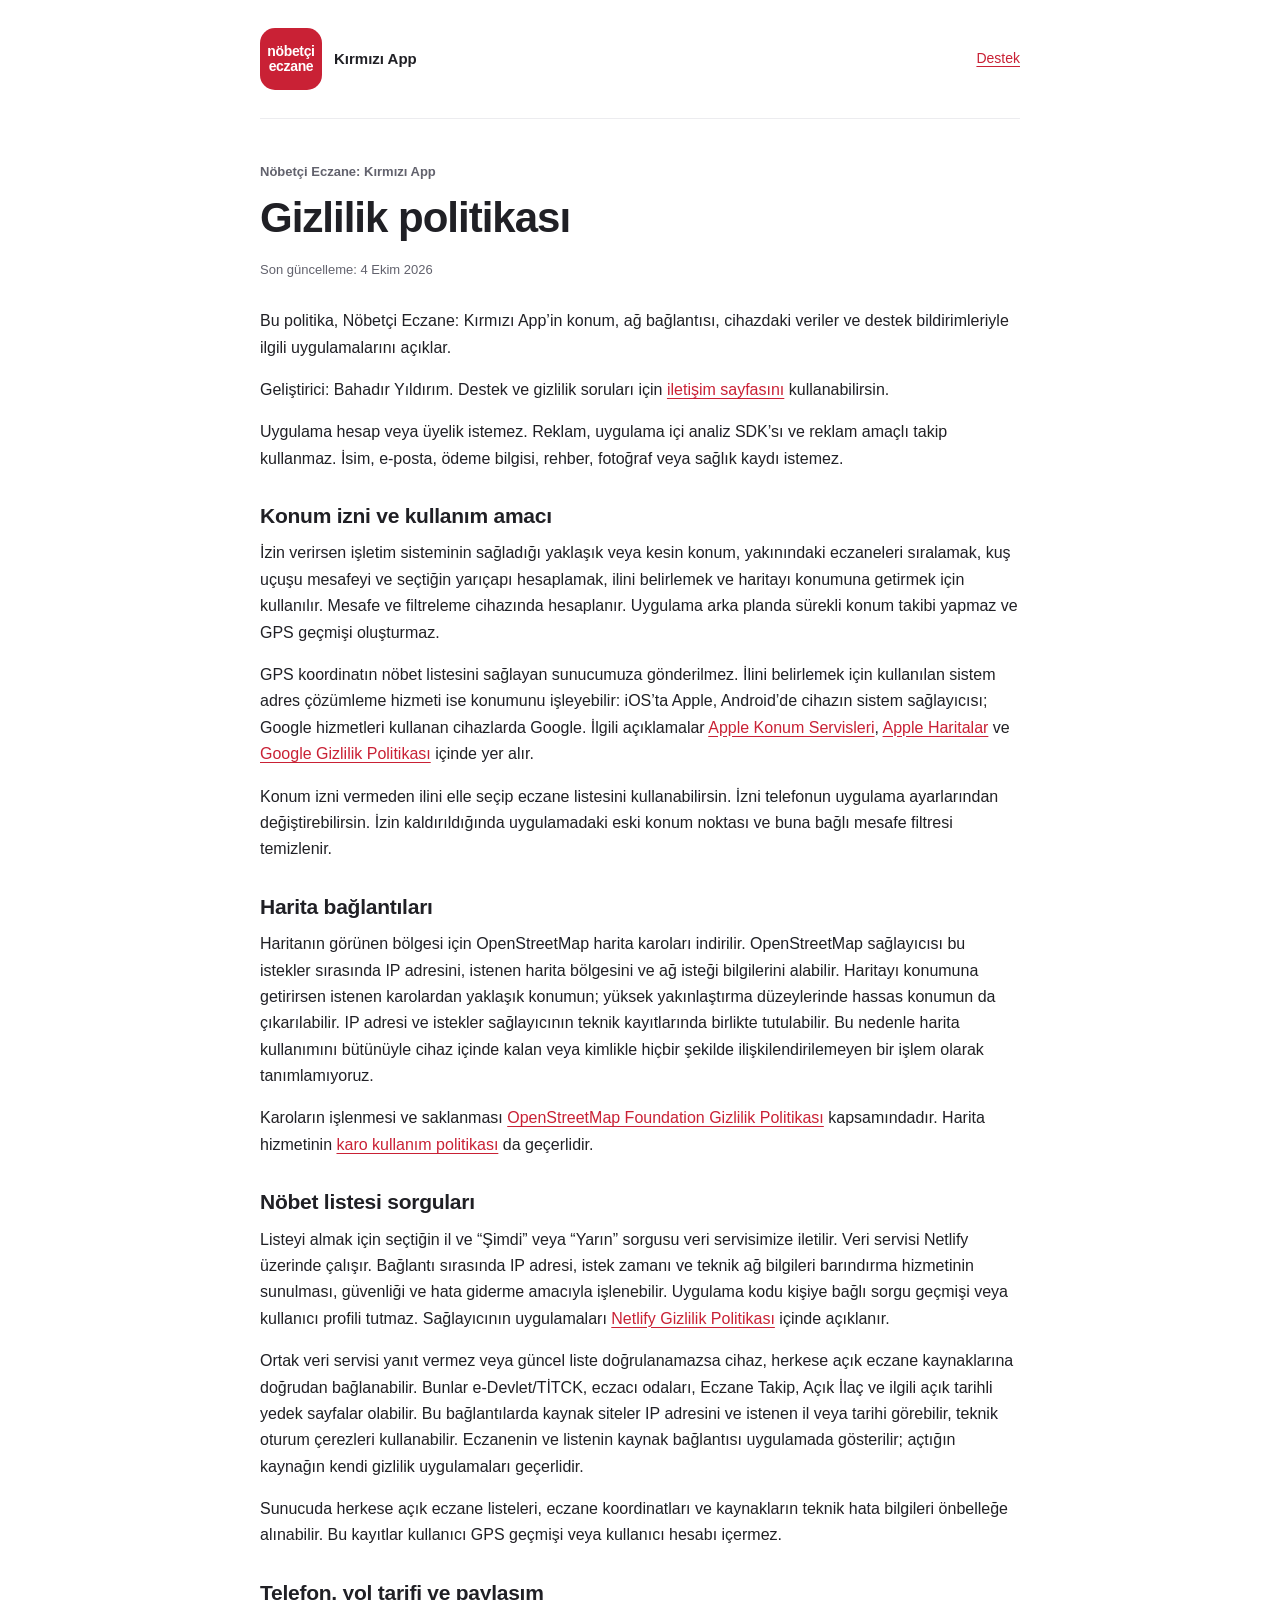
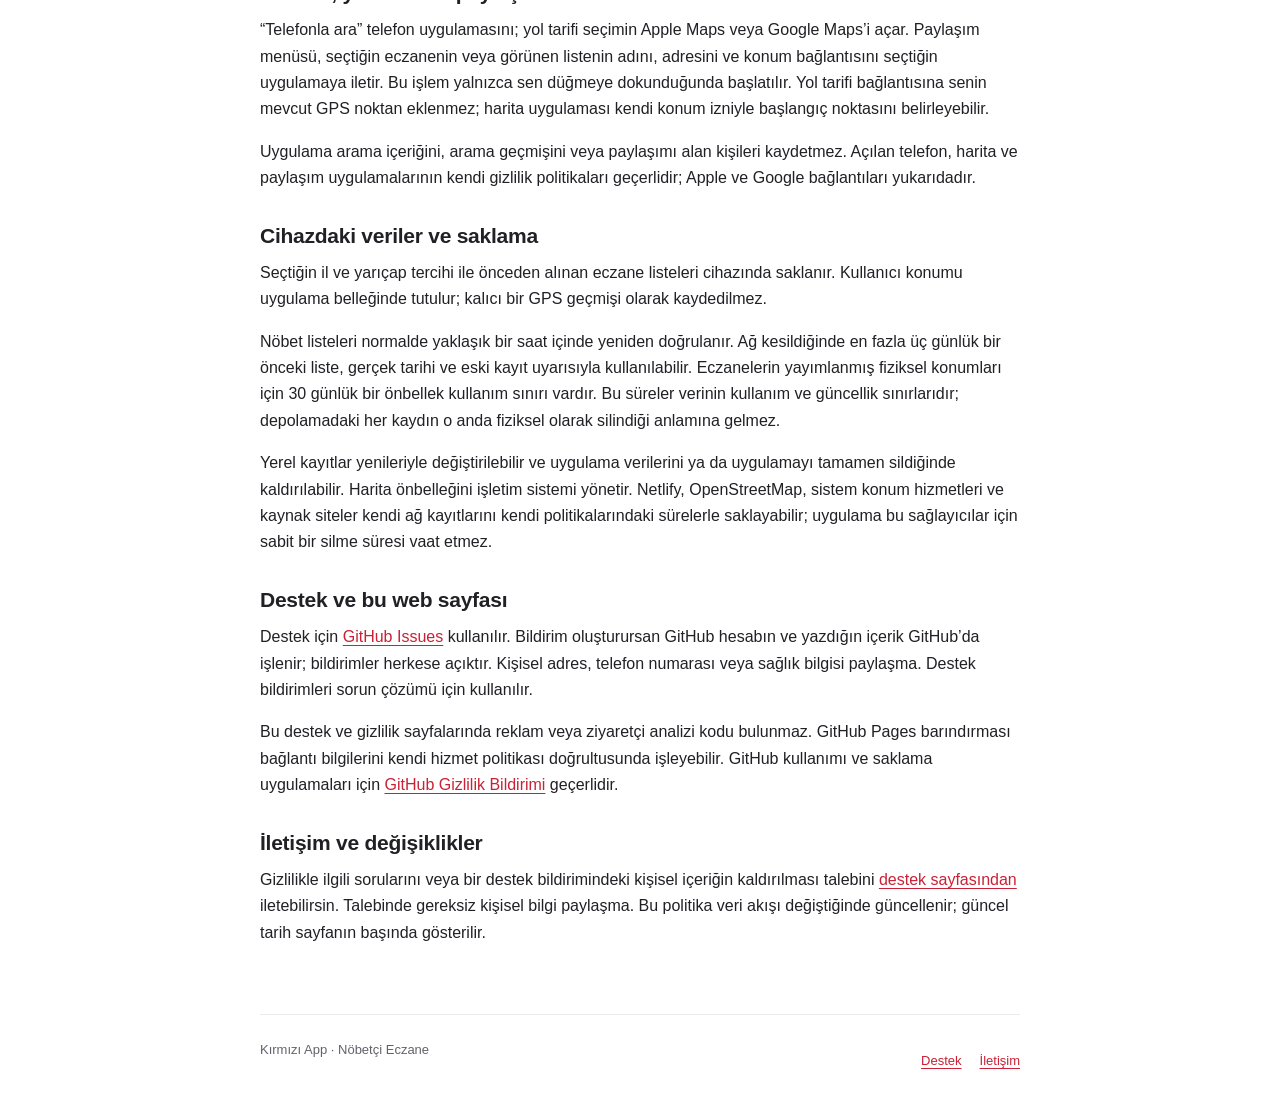
==== privacy.html @ fa4c5481 "Publish Kirmizi App support and privacy pages" ====
<!doctype html>
<html lang="tr">
<head>
  <meta charset="utf-8">
  <meta name="viewport" content="width=device-width, initial-scale=1">
  <meta name="description" content="Nöbetçi Eczane: Kırmızı App gizlilik politikası. Konum izni, harita, veri sorguları, yerel önbellek ve destek bilgileri.">
  <title>Gizlilik · Nöbetçi Eczane: Kırmızı App</title>
  <link rel="stylesheet" href="styles.css">
</head>
<body>
  <div class="page">
    <header class="top">
      <a class="brand" href="index.html" aria-label="Nöbetçi Eczane: Kırmızı App destek ana sayfası">
        <span class="brand-mark" aria-hidden="true"><span>nöbetçi</span><span>eczane</span></span>
        <span>Kırmızı App</span>
      </a>
      <nav aria-label="Sayfalar"><a href="index.html">Destek</a></nav>
    </header>
    <main>
      <p class="eyebrow">Nöbetçi Eczane: Kırmızı App</p>
      <h1>Gizlilik politikası</h1>
      <p class="updated">Son güncelleme: 4 Ekim 2026</p>
      <p>Bu politika, Nöbetçi Eczane: Kırmızı App’in konum, ağ bağlantısı, cihazdaki veriler ve destek bildirimleriyle ilgili uygulamalarını açıklar.</p>
      <p>Geliştirici: Bahadır Yıldırım. Destek ve gizlilik soruları için <a href="https://github.com/bahadiryl/kirmizi-app-support/issues">iletişim sayfasını</a> kullanabilirsin.</p>
      <p>Uygulama hesap veya üyelik istemez. Reklam, uygulama içi analiz SDK’sı ve reklam amaçlı takip kullanmaz. İsim, e-posta, ödeme bilgisi, rehber, fotoğraf veya sağlık kaydı istemez.</p>
      <h2>Konum izni ve kullanım amacı</h2>
      <p>İzin verirsen işletim sisteminin sağladığı yaklaşık veya kesin konum, yakınındaki eczaneleri sıralamak, kuş uçuşu mesafeyi ve seçtiğin yarıçapı hesaplamak, ilini belirlemek ve haritayı konumuna getirmek için kullanılır. Mesafe ve filtreleme cihazında hesaplanır. Uygulama arka planda sürekli konum takibi yapmaz ve GPS geçmişi oluşturmaz.</p>
      <p>GPS koordinatın nöbet listesini sağlayan sunucumuza gönderilmez. İlini belirlemek için kullanılan sistem adres çözümleme hizmeti ise konumunu işleyebilir: iOS’ta Apple, Android’de cihazın sistem sağlayıcısı; Google hizmetleri kullanan cihazlarda Google. İlgili açıklamalar <a href="https://www.apple.com/legal/privacy/data/en/location-services/">Apple Konum Servisleri</a>, <a href="https://www.apple.com/legal/privacy/data/en/apple-maps/">Apple Haritalar</a> ve <a href="https://policies.google.com/privacy?hl=tr">Google Gizlilik Politikası</a> içinde yer alır.</p>
      <p>Konum izni vermeden ilini elle seçip eczane listesini kullanabilirsin. İzni telefonun uygulama ayarlarından değiştirebilirsin. İzin kaldırıldığında uygulamadaki eski konum noktası ve buna bağlı mesafe filtresi temizlenir.</p>
      <h2>Harita bağlantıları</h2>
      <p>Haritanın görünen bölgesi için OpenStreetMap harita karoları indirilir. OpenStreetMap sağlayıcısı bu istekler sırasında IP adresini, istenen harita bölgesini ve ağ isteği bilgilerini alabilir. Haritayı konumuna getirirsen istenen karolardan yaklaşık konumun; yüksek yakınlaştırma düzeylerinde hassas konumun da çıkarılabilir. IP adresi ve istekler sağlayıcının teknik kayıtlarında birlikte tutulabilir. Bu nedenle harita kullanımını bütünüyle cihaz içinde kalan veya kimlikle hiçbir şekilde ilişkilendirilemeyen bir işlem olarak tanımlamıyoruz.</p>
      <p>Karoların işlenmesi ve saklanması <a href="https://osmfoundation.org/wiki/Privacy_Policy">OpenStreetMap Foundation Gizlilik Politikası</a> kapsamındadır. Harita hizmetinin <a href="https://operations.osmfoundation.org/policies/tiles/">karo kullanım politikası</a> da geçerlidir.</p>
      <h2>Nöbet listesi sorguları</h2>
      <p>Listeyi almak için seçtiğin il ve “Şimdi” veya “Yarın” sorgusu veri servisimize iletilir. Veri servisi Netlify üzerinde çalışır. Bağlantı sırasında IP adresi, istek zamanı ve teknik ağ bilgileri barındırma hizmetinin sunulması, güvenliği ve hata giderme amacıyla işlenebilir. Uygulama kodu kişiye bağlı sorgu geçmişi veya kullanıcı profili tutmaz. Sağlayıcının uygulamaları <a href="https://www.netlify.com/privacy/">Netlify Gizlilik Politikası</a> içinde açıklanır.</p>
      <p>Ortak veri servisi yanıt vermez veya güncel liste doğrulanamazsa cihaz, herkese açık eczane kaynaklarına doğrudan bağlanabilir. Bunlar e-Devlet/TİTCK, eczacı odaları, Eczane Takip, Açık İlaç ve ilgili açık tarihli yedek sayfalar olabilir. Bu bağlantılarda kaynak siteler IP adresini ve istenen il veya tarihi görebilir, teknik oturum çerezleri kullanabilir. Eczanenin ve listenin kaynak bağlantısı uygulamada gösterilir; açtığın kaynağın kendi gizlilik uygulamaları geçerlidir.</p>
      <p>Sunucuda herkese açık eczane listeleri, eczane koordinatları ve kaynakların teknik hata bilgileri önbelleğe alınabilir. Bu kayıtlar kullanıcı GPS geçmişi veya kullanıcı hesabı içermez.</p>
      <h2>Telefon, yol tarifi ve paylaşım</h2>
      <p>“Telefonla ara” telefon uygulamasını; yol tarifi seçimin Apple Maps veya Google Maps’i açar. Paylaşım menüsü, seçtiğin eczanenin veya görünen listenin adını, adresini ve konum bağlantısını seçtiğin uygulamaya iletir. Bu işlem yalnızca sen düğmeye dokunduğunda başlatılır. Yol tarifi bağlantısına senin mevcut GPS noktan eklenmez; harita uygulaması kendi konum izniyle başlangıç noktasını belirleyebilir.</p>
      <p>Uygulama arama içeriğini, arama geçmişini veya paylaşımı alan kişileri kaydetmez. Açılan telefon, harita ve paylaşım uygulamalarının kendi gizlilik politikaları geçerlidir; Apple ve Google bağlantıları yukarıdadır.</p>
      <h2>Cihazdaki veriler ve saklama</h2>
      <p>Seçtiğin il ve yarıçap tercihi ile önceden alınan eczane listeleri cihazında saklanır. Kullanıcı konumu uygulama belleğinde tutulur; kalıcı bir GPS geçmişi olarak kaydedilmez.</p>
      <p>Nöbet listeleri normalde yaklaşık bir saat içinde yeniden doğrulanır. Ağ kesildiğinde en fazla üç günlük bir önceki liste, gerçek tarihi ve eski kayıt uyarısıyla kullanılabilir. Eczanelerin yayımlanmış fiziksel konumları için 30 günlük bir önbellek kullanım sınırı vardır. Bu süreler verinin kullanım ve güncellik sınırlarıdır; depolamadaki her kaydın o anda fiziksel olarak silindiği anlamına gelmez.</p>
      <p>Yerel kayıtlar yenileriyle değiştirilebilir ve uygulama verilerini ya da uygulamayı tamamen sildiğinde kaldırılabilir. Harita önbelleğini işletim sistemi yönetir. Netlify, OpenStreetMap, sistem konum hizmetleri ve kaynak siteler kendi ağ kayıtlarını kendi politikalarındaki sürelerle saklayabilir; uygulama bu sağlayıcılar için sabit bir silme süresi vaat etmez.</p>
      <h2>Destek ve bu web sayfası</h2>
      <p>Destek için <a href="https://github.com/bahadiryl/kirmizi-app-support/issues">GitHub Issues</a> kullanılır. Bildirim oluşturursan GitHub hesabın ve yazdığın içerik GitHub’da işlenir; bildirimler herkese açıktır. Kişisel adres, telefon numarası veya sağlık bilgisi paylaşma. Destek bildirimleri sorun çözümü için kullanılır.</p>
      <p>Bu destek ve gizlilik sayfalarında reklam veya ziyaretçi analizi kodu bulunmaz. GitHub Pages barındırması bağlantı bilgilerini kendi hizmet politikası doğrultusunda işleyebilir. GitHub kullanımı ve saklama uygulamaları için <a href="https://docs.github.com/en/site-policy/privacy-policies/github-general-privacy-statement">GitHub Gizlilik Bildirimi</a> geçerlidir.</p>
      <h2>İletişim ve değişiklikler</h2>
      <p>Gizlilikle ilgili sorularını veya bir destek bildirimindeki kişisel içeriğin kaldırılması talebini <a href="https://github.com/bahadiryl/kirmizi-app-support/issues">destek sayfasından</a> iletebilirsin. Talebinde gereksiz kişisel bilgi paylaşma. Bu politika veri akışı değiştiğinde güncellenir; güncel tarih sayfanın başında gösterilir.</p>
    </main>
    <footer><span>Kırmızı App · Nöbetçi Eczane</span><nav aria-label="Alt sayfalar"><a href="index.html">Destek</a><a href="https://github.com/bahadiryl/kirmizi-app-support/issues">İletişim</a></nav></footer>
  </div>
</body>
</html>
---- styles.css ----
:root { color-scheme: light; --red: #c92135; --ink: #202025; --muted: #62626d; --line: #ececef; }
* { box-sizing: border-box; }
html { scroll-behavior: smooth; }
body { margin: 0; color: var(--ink); background: #fff; font-family: -apple-system, BlinkMacSystemFont, "Segoe UI", Arial, sans-serif; font-size: 16px; line-height: 1.65; }
a { color: var(--red); text-underline-offset: 3px; }
a:hover { text-decoration-thickness: 2px; }
a:focus-visible, summary:focus-visible { outline: 3px solid #c9213566; outline-offset: 5px; border-radius: 4px; }
.page { width: min(100% - 40px, 760px); margin: 0 auto; }
.top { display: flex; align-items: center; justify-content: space-between; gap: 24px; padding: 28px 0; border-bottom: 1px solid var(--line); }
.brand { display: flex; align-items: center; gap: 12px; color: var(--ink); text-decoration: none; font-size: 15px; font-weight: 650; }
.brand-mark { display: flex; flex-direction: column; justify-content: center; width: 62px; height: 62px; border-radius: 15px; background: var(--red); color: white; text-align: center; font-size: 14px; line-height: 1.08; font-weight: 750; letter-spacing: -.35px; }
.top nav { display: flex; align-items: center; gap: 18px; font-size: 14px; }
.top nav a { display: inline-flex; align-items: center; min-height: 44px; padding: 10px 0; }
main { padding: 42px 0 52px; }
.eyebrow { color: var(--muted); font-size: 13px; font-weight: 600; margin: 0 0 12px; }
h1 { margin: 0 0 16px; font-size: clamp(30px, 6vw, 42px); letter-spacing: -1px; line-height: 1.15; }
.wordmark { color: var(--red); font-size: clamp(44px, 10vw, 66px); font-weight: 800; line-height: 1.04; letter-spacing: -2px; }
.wordmark span { display: block; }
.lead { color: var(--muted); font-size: 19px; line-height: 1.55; margin: 20px 0 24px; max-width: 620px; }
.updated { font-size: 13px; color: var(--muted); margin-bottom: 28px; }
h2 { font-size: 21px; line-height: 1.35; letter-spacing: -.25px; margin: 30px 0 10px; }
p { margin: 10px 0 16px; }
ul, ol { margin: 12px 0 18px; padding-left: 24px; }
li { margin: 7px 0; }
.button { display: inline-flex; min-height: 46px; align-items: center; padding: 10px 18px; background: var(--red); color: white; border-radius: 12px; text-decoration: none; font-weight: 650; }
.button:hover { background: #ae1b2d; }
.note { border-left: 3px solid var(--red); padding: 4px 0 4px 16px; margin: 24px 0; color: #4b4b55; }
.small { color: var(--muted); font-size: 14px; }
.features { margin: 30px 0; padding: 20px 0; border-top: 1px solid var(--line); border-bottom: 1px solid var(--line); display: grid; grid-template-columns: 1fr 1fr; gap: 18px 28px; }
.features p { margin: 0; color: var(--muted); font-size: 15px; }
.features strong { display: block; color: var(--ink); margin-bottom: 4px; }
details { border-bottom: 1px solid var(--line); padding: 17px 0; }
summary { cursor: pointer; font-weight: 650; line-height: 1.45; min-height: 44px; padding: 10px 0; }
details p { margin: 12px 0 0; color: #53535e; }
.contact { margin-top: 38px; }
footer { border-top: 1px solid var(--line); padding: 24px 0 32px; font-size: 13px; color: var(--muted); display: flex; justify-content: space-between; flex-wrap: wrap; gap: 12px; }
footer nav { display: flex; gap: 18px; flex-wrap: wrap; }
footer nav a { display: inline-flex; align-items: center; min-height: 44px; }
@media (max-width: 480px) { .page { width: calc(100% - 32px); } .top { gap: 14px; padding: 20px 0; } .brand { gap: 9px; font-size: 14px; } .top nav { gap: 12px; } main { padding-top: 32px; } .lead { font-size: 18px; } .features { grid-template-columns: 1fr; gap: 17px; } }
@media (prefers-reduced-motion: reduce) { html { scroll-behavior: auto; } }
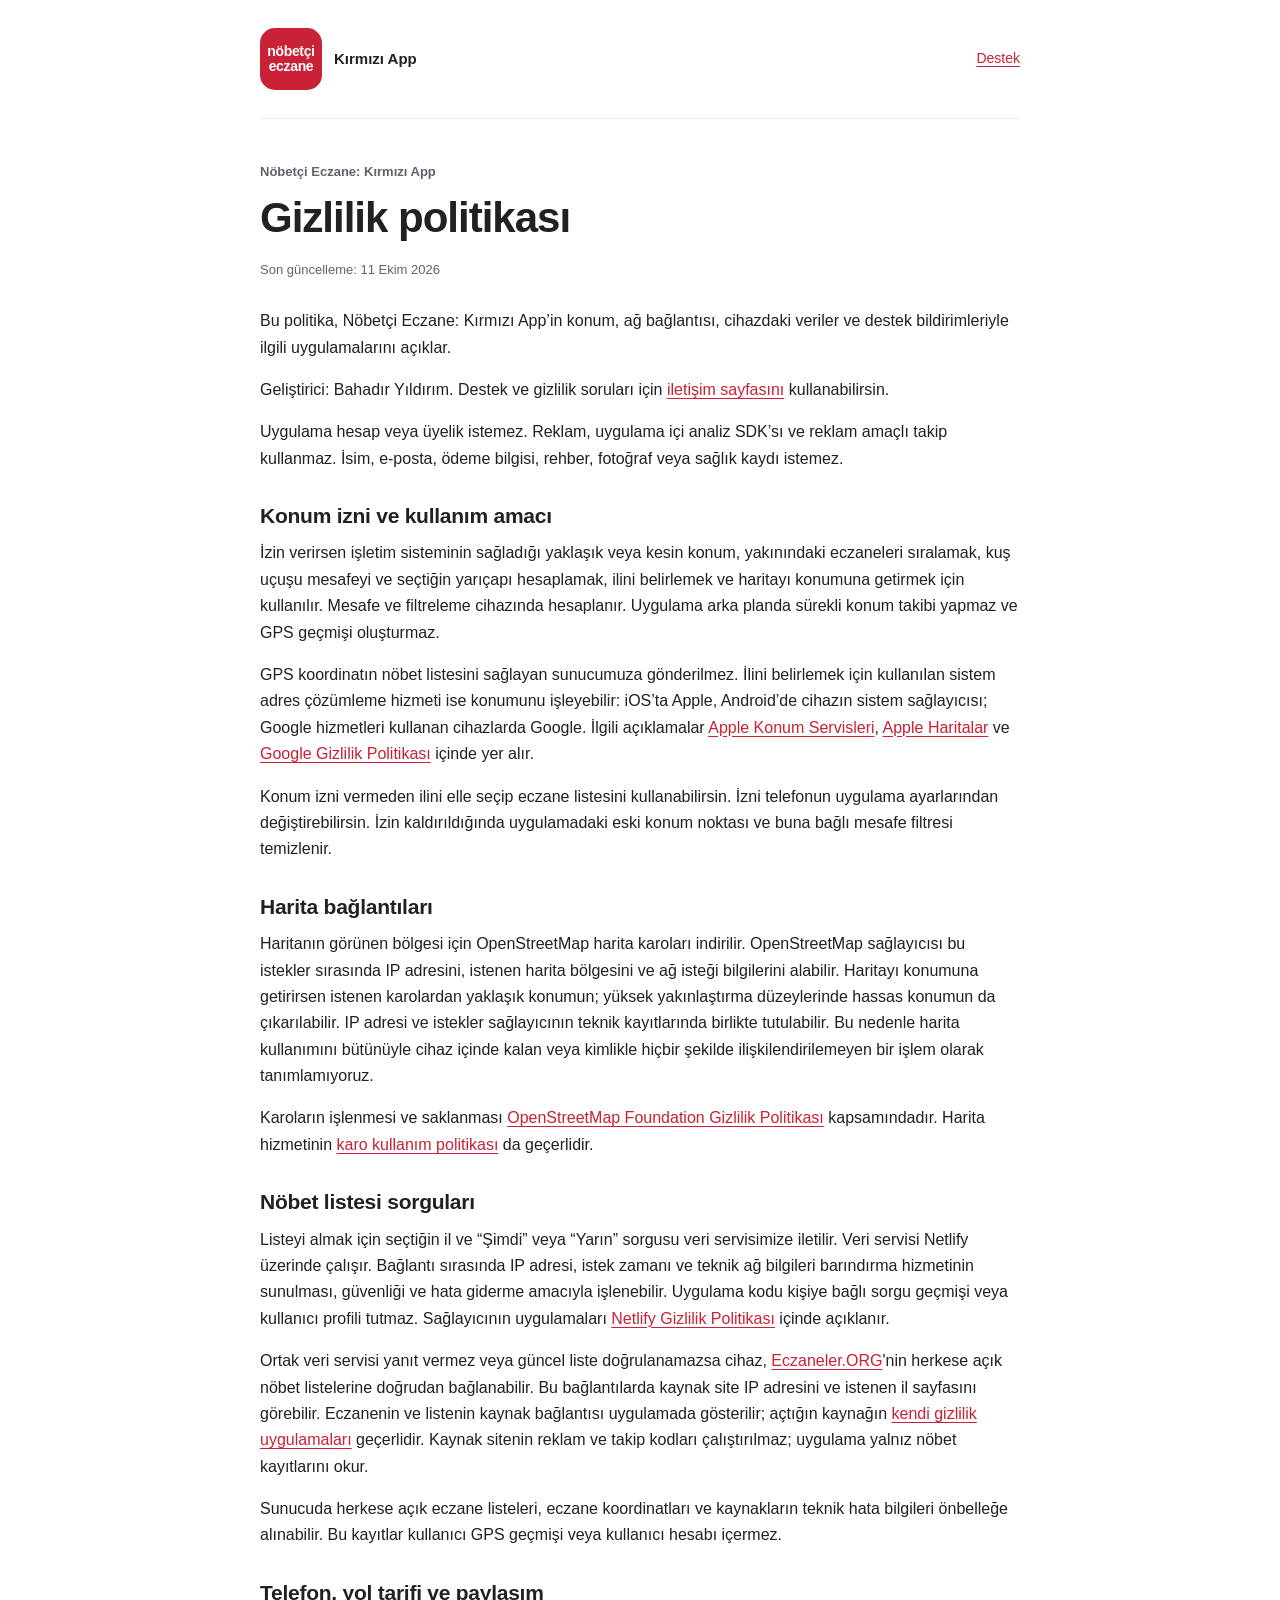
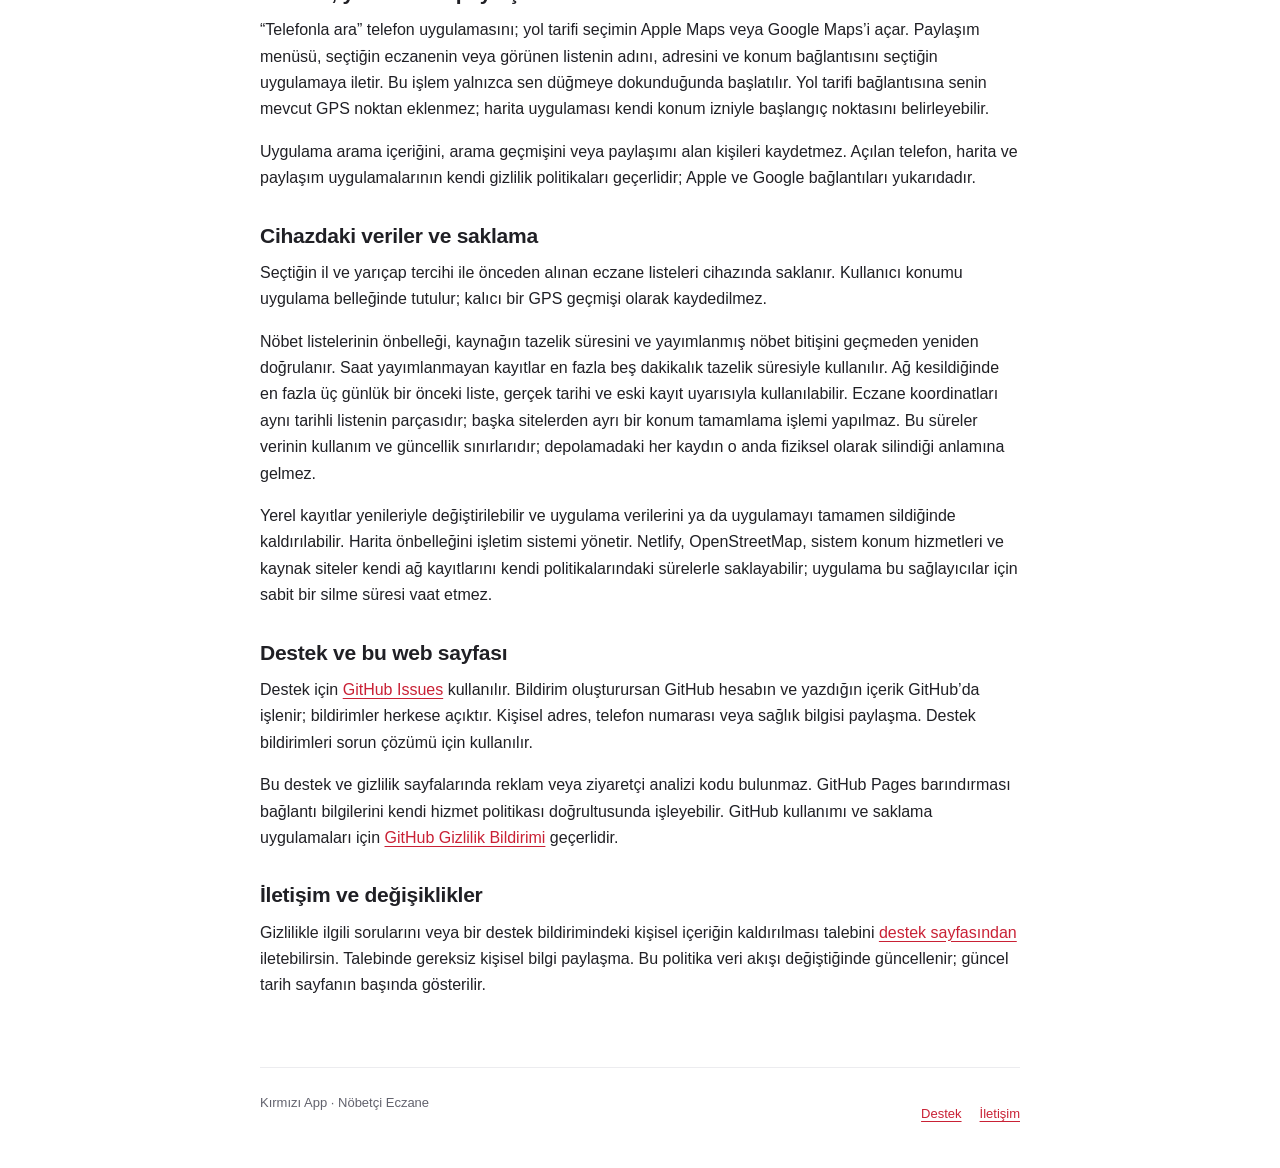
==== commit 0f901519: "Update privacy policy for licensed pharmacy data source" ====
--- a/privacy.html
+++ b/privacy.html
@@ -19,7 +19,7 @@
     <main>
       <p class="eyebrow">Nöbetçi Eczane: Kırmızı App</p>
       <h1>Gizlilik politikası</h1>
-      <p class="updated">Son güncelleme: 4 Ekim 2026</p>
+      <p class="updated">Son güncelleme: 11 Ekim 2026</p>
       <p>Bu politika, Nöbetçi Eczane: Kırmızı App’in konum, ağ bağlantısı, cihazdaki veriler ve destek bildirimleriyle ilgili uygulamalarını açıklar.</p>
       <p>Geliştirici: Bahadır Yıldırım. Destek ve gizlilik soruları için <a href="https://github.com/bahadiryl/kirmizi-app-support/issues">iletişim sayfasını</a> kullanabilirsin.</p>
       <p>Uygulama hesap veya üyelik istemez. Reklam, uygulama içi analiz SDK’sı ve reklam amaçlı takip kullanmaz. İsim, e-posta, ödeme bilgisi, rehber, fotoğraf veya sağlık kaydı istemez.</p>
@@ -32,14 +32,14 @@
       <p>Karoların işlenmesi ve saklanması <a href="https://osmfoundation.org/wiki/Privacy_Policy">OpenStreetMap Foundation Gizlilik Politikası</a> kapsamındadır. Harita hizmetinin <a href="https://operations.osmfoundation.org/policies/tiles/">karo kullanım politikası</a> da geçerlidir.</p>
       <h2>Nöbet listesi sorguları</h2>
       <p>Listeyi almak için seçtiğin il ve “Şimdi” veya “Yarın” sorgusu veri servisimize iletilir. Veri servisi Netlify üzerinde çalışır. Bağlantı sırasında IP adresi, istek zamanı ve teknik ağ bilgileri barındırma hizmetinin sunulması, güvenliği ve hata giderme amacıyla işlenebilir. Uygulama kodu kişiye bağlı sorgu geçmişi veya kullanıcı profili tutmaz. Sağlayıcının uygulamaları <a href="https://www.netlify.com/privacy/">Netlify Gizlilik Politikası</a> içinde açıklanır.</p>
-      <p>Ortak veri servisi yanıt vermez veya güncel liste doğrulanamazsa cihaz, herkese açık eczane kaynaklarına doğrudan bağlanabilir. Bunlar e-Devlet/TİTCK, eczacı odaları, Eczane Takip, Açık İlaç ve ilgili açık tarihli yedek sayfalar olabilir. Bu bağlantılarda kaynak siteler IP adresini ve istenen il veya tarihi görebilir, teknik oturum çerezleri kullanabilir. Eczanenin ve listenin kaynak bağlantısı uygulamada gösterilir; açtığın kaynağın kendi gizlilik uygulamaları geçerlidir.</p>
+      <p>Ortak veri servisi yanıt vermez veya güncel liste doğrulanamazsa cihaz, <a href="https://eczaneler.org/">Eczaneler.ORG</a>'nin herkese açık nöbet listelerine doğrudan bağlanabilir. Bu bağlantılarda kaynak site IP adresini ve istenen il sayfasını görebilir. Eczanenin ve listenin kaynak bağlantısı uygulamada gösterilir; açtığın kaynağın <a href="https://eczaneler.org/kurumsal/gizlilik-ve-cerez-politikasi">kendi gizlilik uygulamaları</a> geçerlidir. Kaynak sitenin reklam ve takip kodları çalıştırılmaz; uygulama yalnız nöbet kayıtlarını okur.</p>
       <p>Sunucuda herkese açık eczane listeleri, eczane koordinatları ve kaynakların teknik hata bilgileri önbelleğe alınabilir. Bu kayıtlar kullanıcı GPS geçmişi veya kullanıcı hesabı içermez.</p>
       <h2>Telefon, yol tarifi ve paylaşım</h2>
       <p>“Telefonla ara” telefon uygulamasını; yol tarifi seçimin Apple Maps veya Google Maps’i açar. Paylaşım menüsü, seçtiğin eczanenin veya görünen listenin adını, adresini ve konum bağlantısını seçtiğin uygulamaya iletir. Bu işlem yalnızca sen düğmeye dokunduğunda başlatılır. Yol tarifi bağlantısına senin mevcut GPS noktan eklenmez; harita uygulaması kendi konum izniyle başlangıç noktasını belirleyebilir.</p>
       <p>Uygulama arama içeriğini, arama geçmişini veya paylaşımı alan kişileri kaydetmez. Açılan telefon, harita ve paylaşım uygulamalarının kendi gizlilik politikaları geçerlidir; Apple ve Google bağlantıları yukarıdadır.</p>
       <h2>Cihazdaki veriler ve saklama</h2>
       <p>Seçtiğin il ve yarıçap tercihi ile önceden alınan eczane listeleri cihazında saklanır. Kullanıcı konumu uygulama belleğinde tutulur; kalıcı bir GPS geçmişi olarak kaydedilmez.</p>
-      <p>Nöbet listeleri normalde yaklaşık bir saat içinde yeniden doğrulanır. Ağ kesildiğinde en fazla üç günlük bir önceki liste, gerçek tarihi ve eski kayıt uyarısıyla kullanılabilir. Eczanelerin yayımlanmış fiziksel konumları için 30 günlük bir önbellek kullanım sınırı vardır. Bu süreler verinin kullanım ve güncellik sınırlarıdır; depolamadaki her kaydın o anda fiziksel olarak silindiği anlamına gelmez.</p>
+      <p>Nöbet listelerinin önbelleği, kaynağın tazelik süresini ve yayımlanmış nöbet bitişini geçmeden yeniden doğrulanır. Saat yayımlanmayan kayıtlar en fazla beş dakikalık tazelik süresiyle kullanılır. Ağ kesildiğinde en fazla üç günlük bir önceki liste, gerçek tarihi ve eski kayıt uyarısıyla kullanılabilir. Eczane koordinatları aynı tarihli listenin parçasıdır; başka sitelerden ayrı bir konum tamamlama işlemi yapılmaz. Bu süreler verinin kullanım ve güncellik sınırlarıdır; depolamadaki her kaydın o anda fiziksel olarak silindiği anlamına gelmez.</p>
       <p>Yerel kayıtlar yenileriyle değiştirilebilir ve uygulama verilerini ya da uygulamayı tamamen sildiğinde kaldırılabilir. Harita önbelleğini işletim sistemi yönetir. Netlify, OpenStreetMap, sistem konum hizmetleri ve kaynak siteler kendi ağ kayıtlarını kendi politikalarındaki sürelerle saklayabilir; uygulama bu sağlayıcılar için sabit bir silme süresi vaat etmez.</p>
       <h2>Destek ve bu web sayfası</h2>
       <p>Destek için <a href="https://github.com/bahadiryl/kirmizi-app-support/issues">GitHub Issues</a> kullanılır. Bildirim oluşturursan GitHub hesabın ve yazdığın içerik GitHub’da işlenir; bildirimler herkese açıktır. Kişisel adres, telefon numarası veya sağlık bilgisi paylaşma. Destek bildirimleri sorun çözümü için kullanılır.</p>
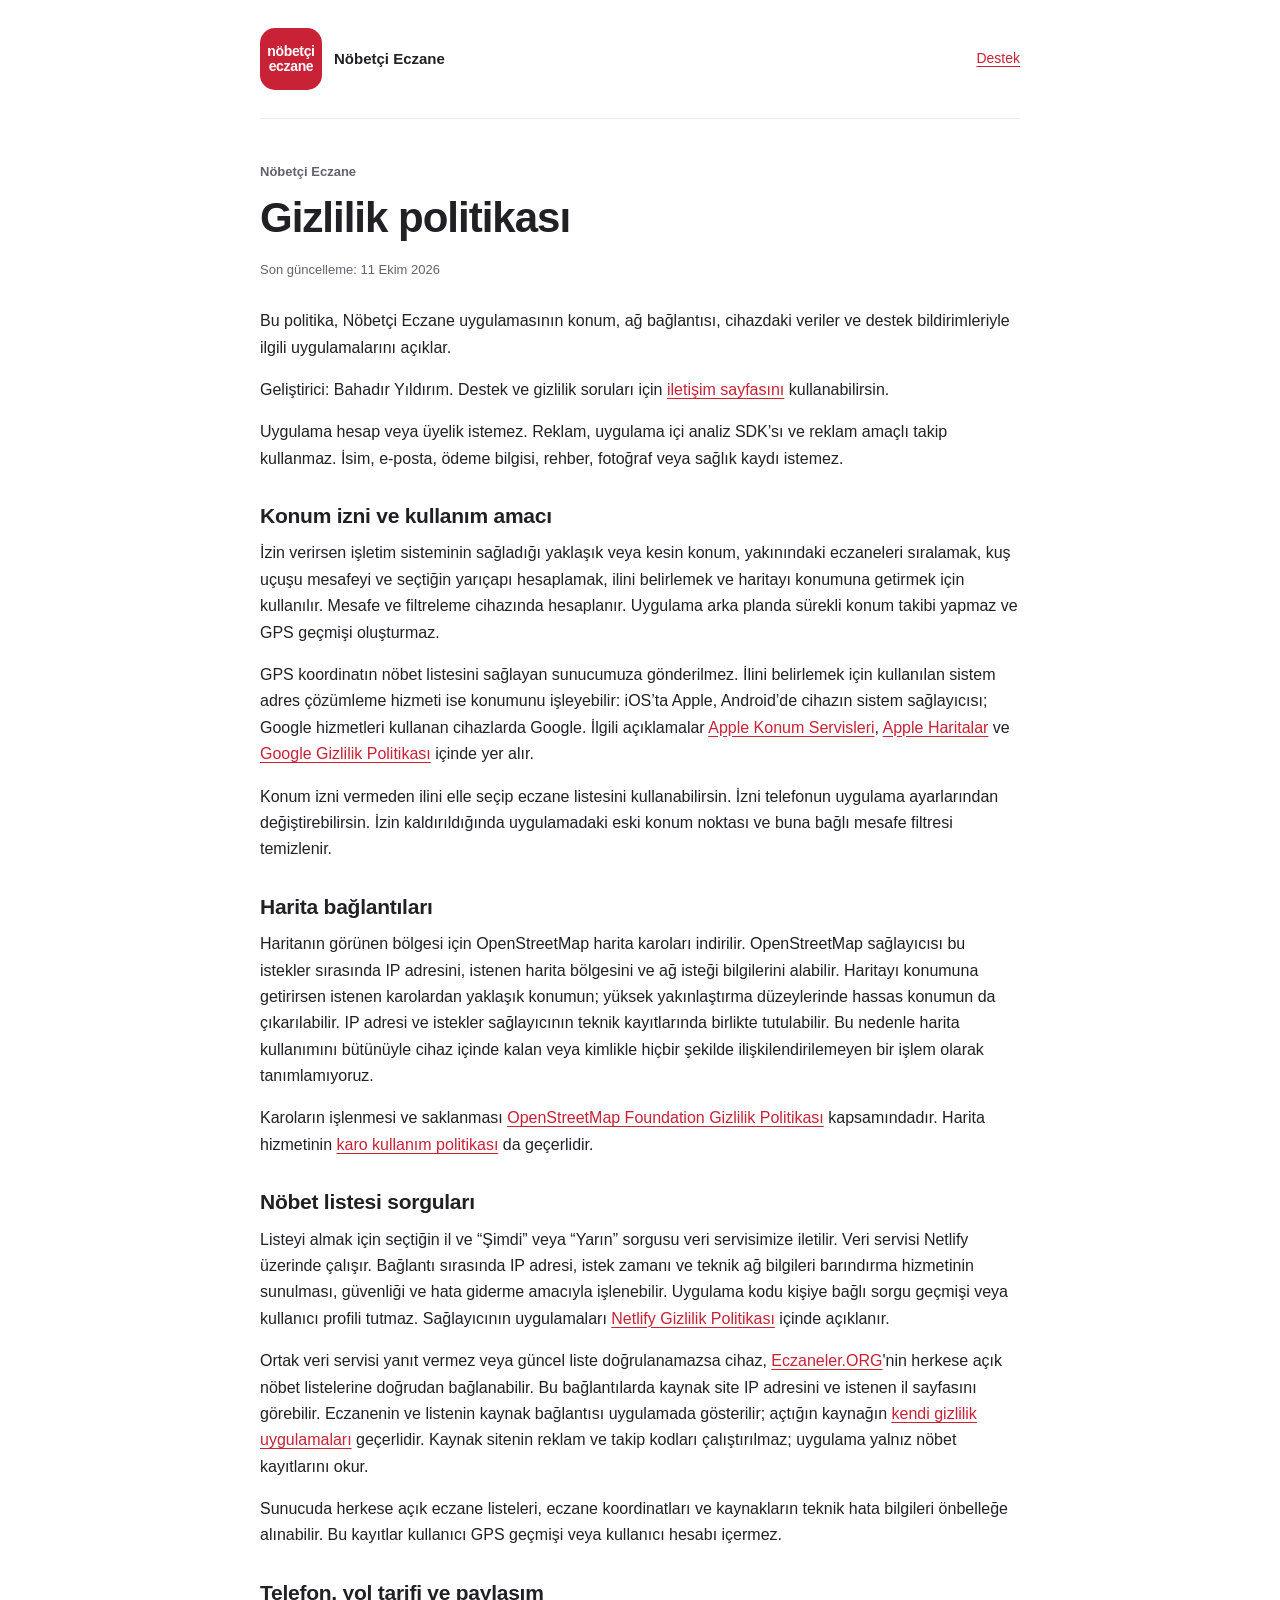
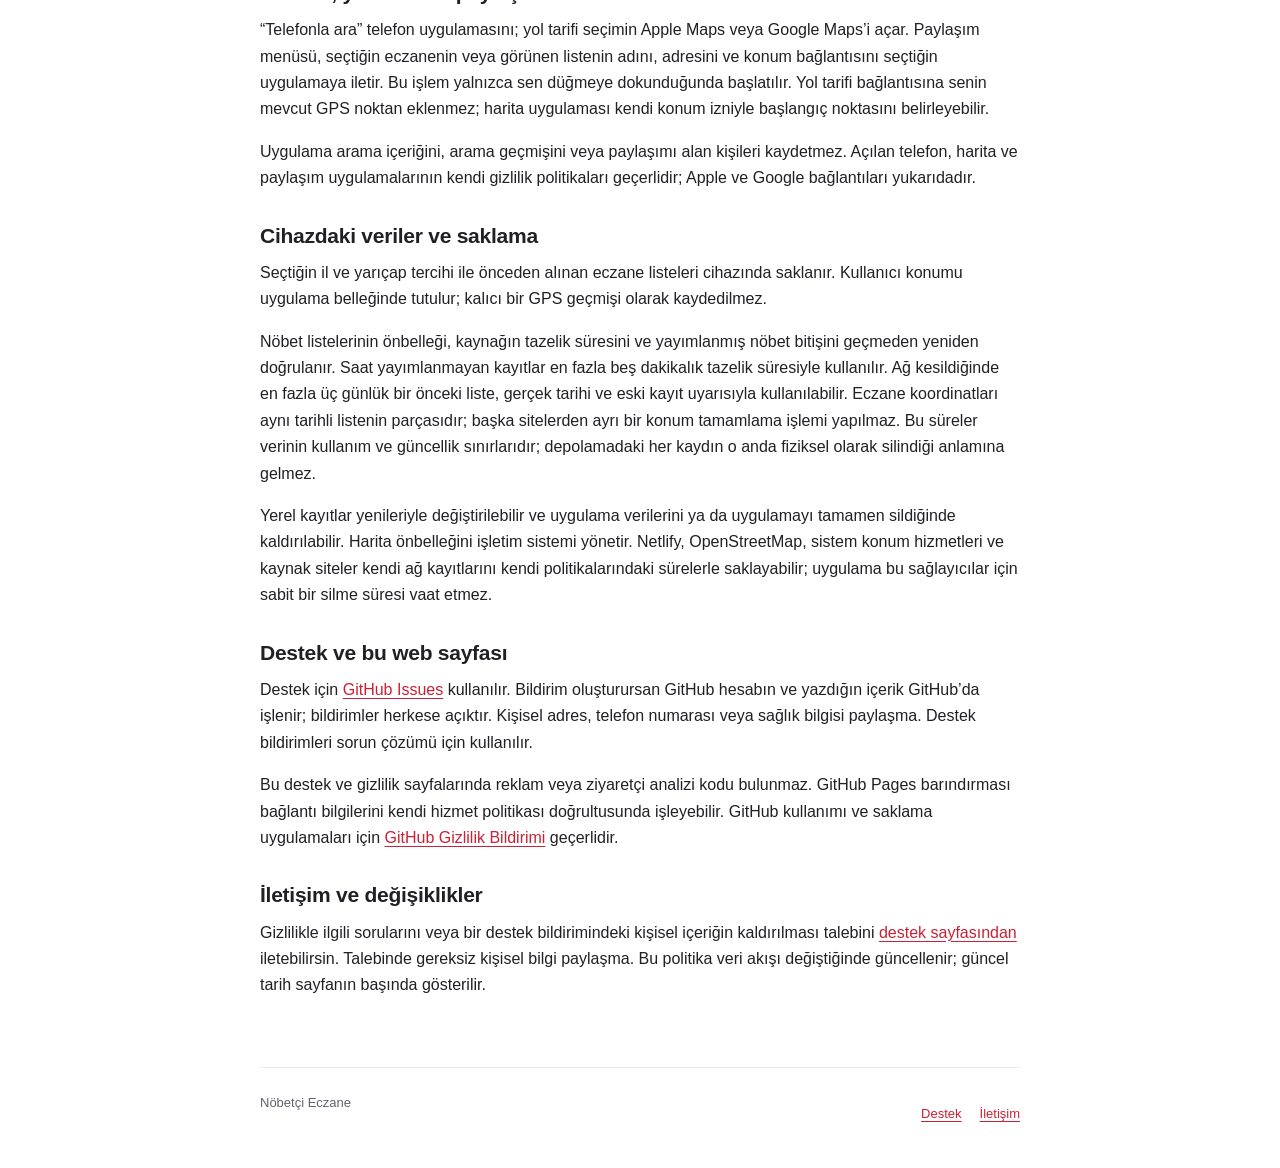
==== commit c6cab6bb: "Use Nöbetçi Eczane branding on support pages" ====
--- a/privacy.html
+++ b/privacy.html
@@ -3,24 +3,24 @@
 <head>
   <meta charset="utf-8">
   <meta name="viewport" content="width=device-width, initial-scale=1">
-  <meta name="description" content="Nöbetçi Eczane: Kırmızı App gizlilik politikası. Konum izni, harita, veri sorguları, yerel önbellek ve destek bilgileri.">
-  <title>Gizlilik · Nöbetçi Eczane: Kırmızı App</title>
+  <meta name="description" content="Nöbetçi Eczane gizlilik politikası. Konum izni, harita, veri sorguları, yerel önbellek ve destek bilgileri.">
+  <title>Gizlilik · Nöbetçi Eczane</title>
   <link rel="stylesheet" href="styles.css">
 </head>
 <body>
   <div class="page">
     <header class="top">
-      <a class="brand" href="index.html" aria-label="Nöbetçi Eczane: Kırmızı App destek ana sayfası">
+      <a class="brand" href="index.html" aria-label="Nöbetçi Eczane destek ana sayfası">
         <span class="brand-mark" aria-hidden="true"><span>nöbetçi</span><span>eczane</span></span>
-        <span>Kırmızı App</span>
+        <span>Nöbetçi Eczane</span>
       </a>
       <nav aria-label="Sayfalar"><a href="index.html">Destek</a></nav>
     </header>
     <main>
-      <p class="eyebrow">Nöbetçi Eczane: Kırmızı App</p>
+      <p class="eyebrow">Nöbetçi Eczane</p>
       <h1>Gizlilik politikası</h1>
       <p class="updated">Son güncelleme: 11 Ekim 2026</p>
-      <p>Bu politika, Nöbetçi Eczane: Kırmızı App’in konum, ağ bağlantısı, cihazdaki veriler ve destek bildirimleriyle ilgili uygulamalarını açıklar.</p>
+      <p>Bu politika, Nöbetçi Eczane uygulamasının konum, ağ bağlantısı, cihazdaki veriler ve destek bildirimleriyle ilgili uygulamalarını açıklar.</p>
       <p>Geliştirici: Bahadır Yıldırım. Destek ve gizlilik soruları için <a href="https://github.com/bahadiryl/kirmizi-app-support/issues">iletişim sayfasını</a> kullanabilirsin.</p>
       <p>Uygulama hesap veya üyelik istemez. Reklam, uygulama içi analiz SDK’sı ve reklam amaçlı takip kullanmaz. İsim, e-posta, ödeme bilgisi, rehber, fotoğraf veya sağlık kaydı istemez.</p>
       <h2>Konum izni ve kullanım amacı</h2>
@@ -47,7 +47,7 @@
       <h2>İletişim ve değişiklikler</h2>
       <p>Gizlilikle ilgili sorularını veya bir destek bildirimindeki kişisel içeriğin kaldırılması talebini <a href="https://github.com/bahadiryl/kirmizi-app-support/issues">destek sayfasından</a> iletebilirsin. Talebinde gereksiz kişisel bilgi paylaşma. Bu politika veri akışı değiştiğinde güncellenir; güncel tarih sayfanın başında gösterilir.</p>
     </main>
-    <footer><span>Kırmızı App · Nöbetçi Eczane</span><nav aria-label="Alt sayfalar"><a href="index.html">Destek</a><a href="https://github.com/bahadiryl/kirmizi-app-support/issues">İletişim</a></nav></footer>
+    <footer><span>Nöbetçi Eczane</span><nav aria-label="Alt sayfalar"><a href="index.html">Destek</a><a href="https://github.com/bahadiryl/kirmizi-app-support/issues">İletişim</a></nav></footer>
   </div>
 </body>
 </html>
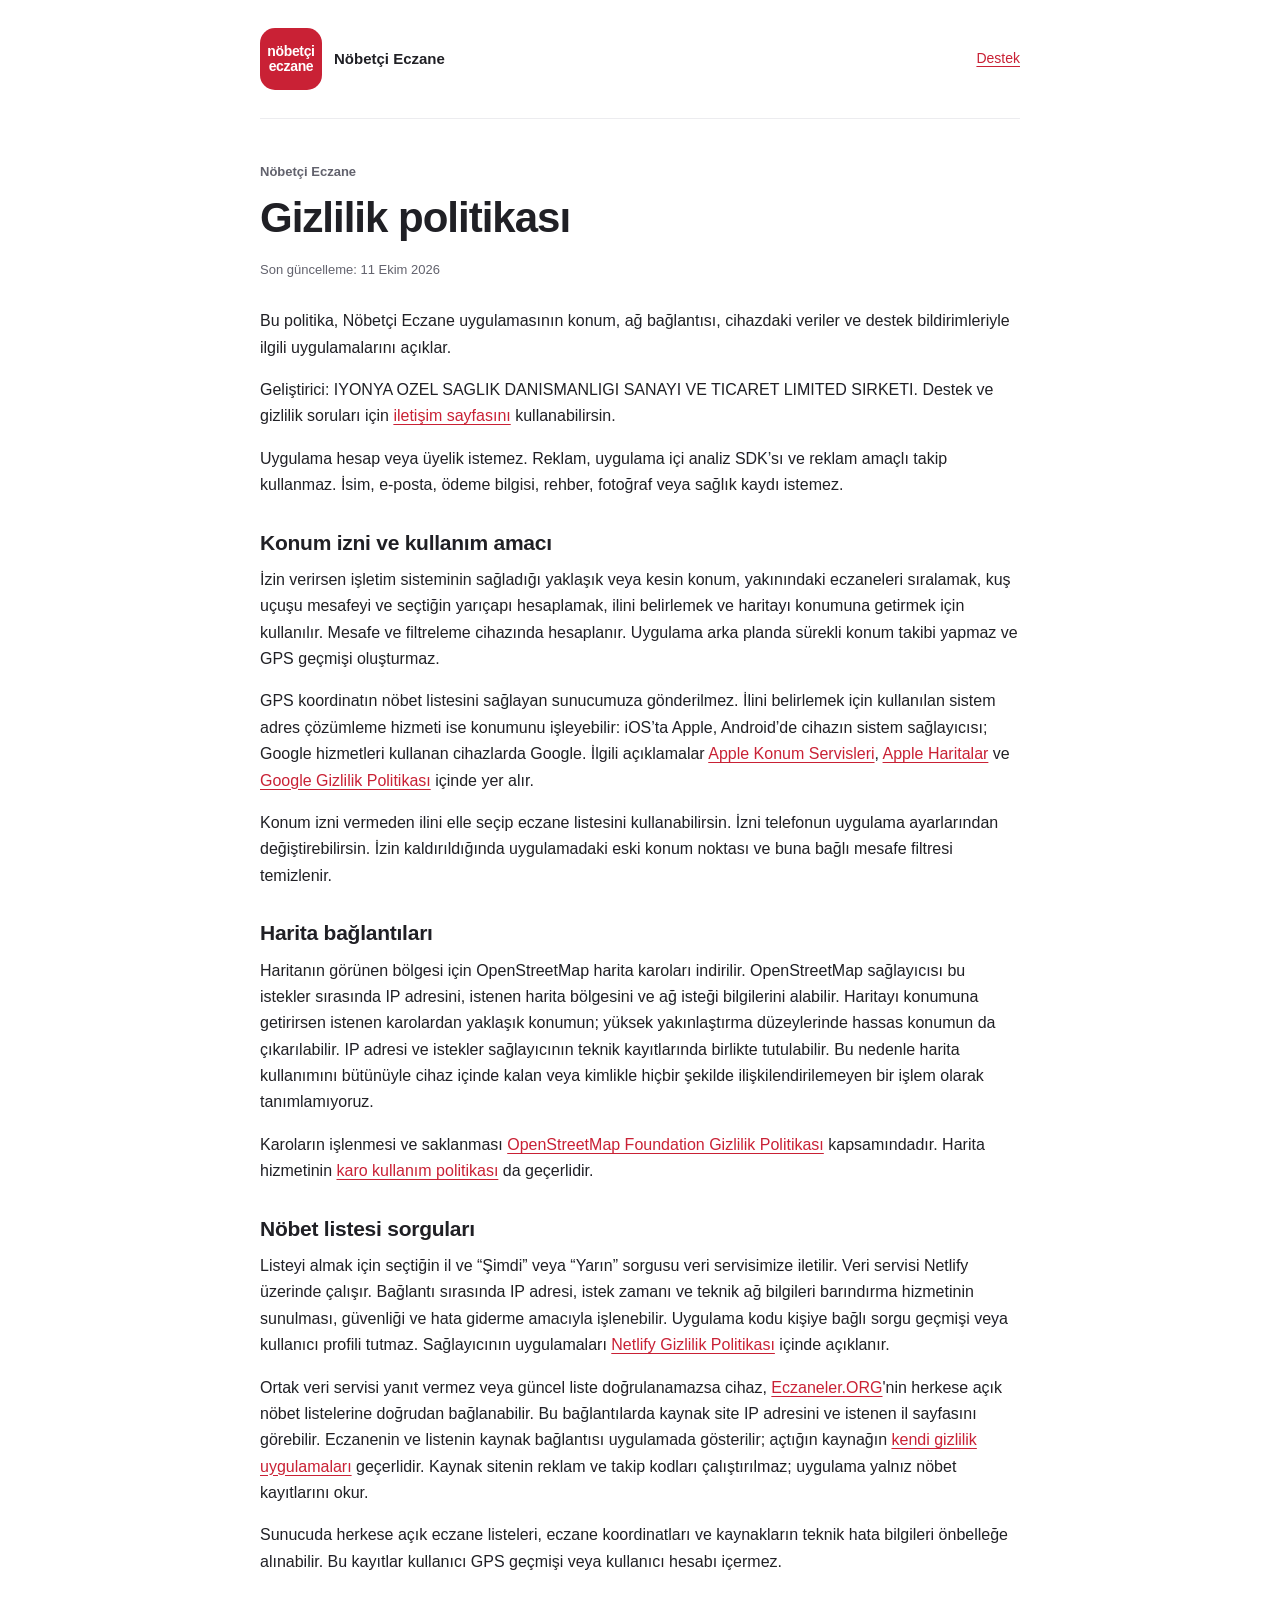
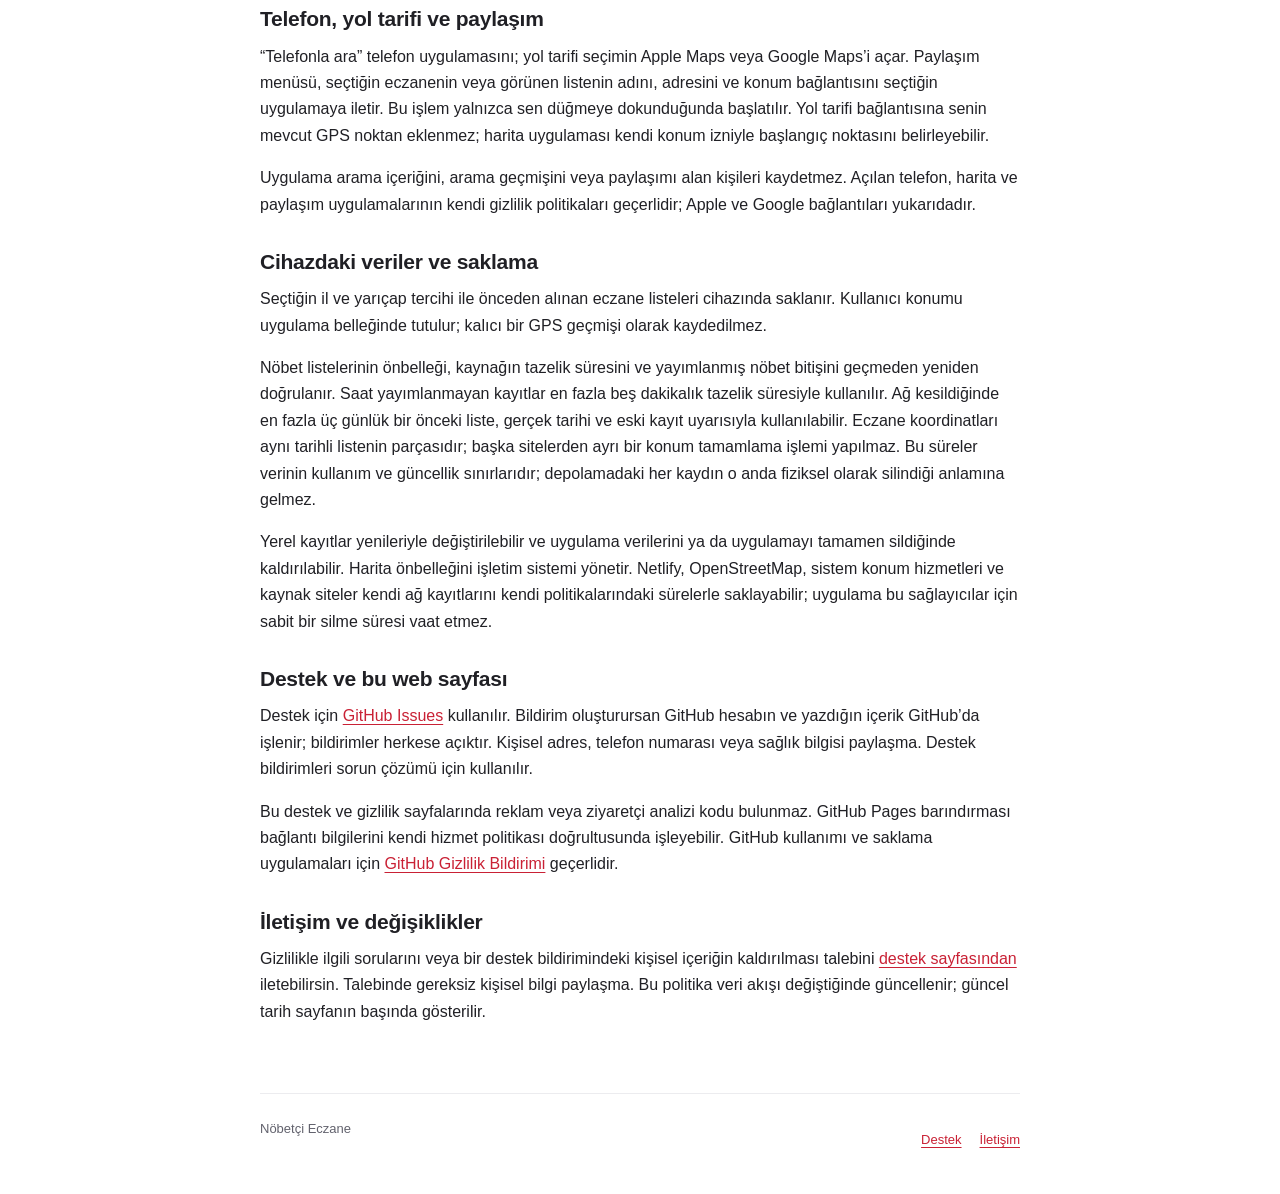
==== commit 3b34c814: "Use company developer identity in privacy policy" ====
--- a/privacy.html
+++ b/privacy.html
@@ -21,7 +21,7 @@
       <h1>Gizlilik politikası</h1>
       <p class="updated">Son güncelleme: 11 Ekim 2026</p>
       <p>Bu politika, Nöbetçi Eczane uygulamasının konum, ağ bağlantısı, cihazdaki veriler ve destek bildirimleriyle ilgili uygulamalarını açıklar.</p>
-      <p>Geliştirici: Bahadır Yıldırım. Destek ve gizlilik soruları için <a href="https://github.com/bahadiryl/kirmizi-app-support/issues">iletişim sayfasını</a> kullanabilirsin.</p>
+      <p>Geliştirici: IYONYA OZEL SAGLIK DANISMANLIGI SANAYI VE TICARET LIMITED SIRKETI. Destek ve gizlilik soruları için <a href="https://github.com/bahadiryl/kirmizi-app-support/issues">iletişim sayfasını</a> kullanabilirsin.</p>
       <p>Uygulama hesap veya üyelik istemez. Reklam, uygulama içi analiz SDK’sı ve reklam amaçlı takip kullanmaz. İsim, e-posta, ödeme bilgisi, rehber, fotoğraf veya sağlık kaydı istemez.</p>
       <h2>Konum izni ve kullanım amacı</h2>
       <p>İzin verirsen işletim sisteminin sağladığı yaklaşık veya kesin konum, yakınındaki eczaneleri sıralamak, kuş uçuşu mesafeyi ve seçtiğin yarıçapı hesaplamak, ilini belirlemek ve haritayı konumuna getirmek için kullanılır. Mesafe ve filtreleme cihazında hesaplanır. Uygulama arka planda sürekli konum takibi yapmaz ve GPS geçmişi oluşturmaz.</p>
